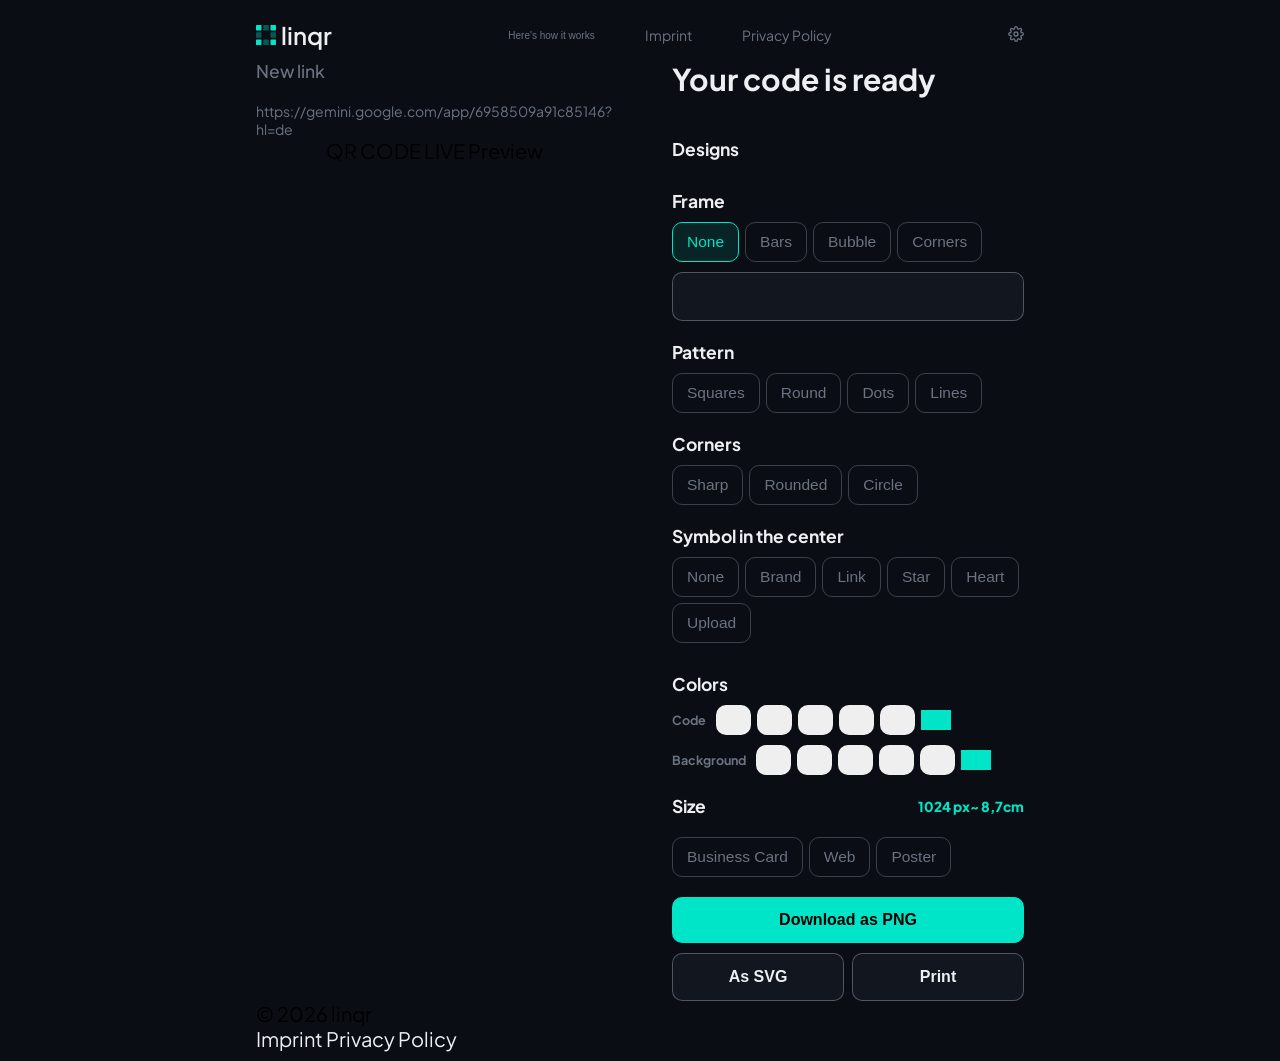
==== finalyzeqrcode.html @ 9ed901ac "building 8? css finalyzeqrcode" ====
<!DOCTYPE html>
<html lang="en">
<head>
    <meta charset="UTF-8">
    <meta name="viewport" content="width=device-width, initial-scale=1.0">
    <link rel="preconnect" href="https://fonts.googleapis.com">
    <link rel="preconnect" href="https://fonts.gstatic.com" crossorigin>
    <link href="https://fonts.googleapis.com/css2?family=Plus+Jakarta+Sans:wght@400;500;600;700;800&display=swap" rel="stylesheet">
    <link rel="stylesheet" href="./css/common.css">
    <link rel="stylesheet" href="./css/finalyzeqrcode.css">
    <title>Finalyze QR code</title>
</head>
<body>
    <header class="headerContainerMain">
        <div class="headerLogoNameDiv"><a href="./index.html" id="headerLogoLink"><img src="./images/logoQRCode.svg" alt="logo" id="brandImage"><p id="brandName">linqr</p></a></div>
        <div class="headerThreeLinksDiv"><button class="btnWantsToBeLink" id="headerHowItWorksBTN">Here's how it works</button> <a href="" class="headerLink">Imprint</a> <a href="" class="headerLink">Privacy Policy</a></div>
        <div class="headerSettingsbtnDiv"><button class="button" id="headerSettingsBTN"><svg width="16" height="16" viewBox="0 0 24 24" fill="none" stroke="currentColor" stroke-width="2" stroke-linecap="round" stroke-linejoin="round"><circle cx="12" cy="12" r="3"></circle><path d="M19.4 15a1.65 1.65 0 0 0 .33 1.82l.06.06a2 2 0 0 1 0 2.83 2 2 0 0 1-2.83 0l-.06-.06a1.65 1.65 0 0 0-1.82-.33 1.65 1.65 0 0 0-1 1.51V21a2 2 0 0 1-2 2 2 2 0 0 1-2-2v-.09A1.65 1.65 0 0 0 9 19.4a1.65 1.65 0 0 0-1.82.33l-.06.06a2 2 0 0 1-2.83 0 2 2 0 0 1 0-2.83l.06-.06a1.65 1.65 0 0 0 .33-1.82 1.65 1.65 0 0 0-1.51-1H3a2 2 0 0 1-2-2 2 2 0 0 1 2-2h.09A1.65 1.65 0 0 0 4.6 9a1.65 1.65 0 0 0-.33-1.82l-.06-.06a2 2 0 0 1 0-2.83 2 2 0 0 1 2.83 0l.06.06a1.65 1.65 0 0 0 1.82.33H9a1.65 1.65 0 0 0 1-1.51V3a2 2 0 0 1 2-2 2 2 0 0 1 2 2v.09a1.65 1.65 0 0 0 1 1.51 1.65 1.65 0 0 0 1.82-.33l.06-.06a2 2 0 0 1 2.83 0 2 2 0 0 1 0 2.83l-.06.06a1.65 1.65 0 0 0-.33 1.82V9a1.65 1.65 0 0 0 1.51 1H21a2 2 0 0 1 2 2 2 2 0 0 1-2 2h-.09a1.65 1.65 0 0 0-1.51 1z"></path></svg></button></div>
    </header>
    <main>
        <section id="qrCodeLivePrewSec">
            <div id="backandCurrentLinkDiv"><a href="./index.html" id="backtoNewLink">New link</a> <div id="currentLinkDiv">https://gemini.google.com/app/6958509a91c85146?hl=de</div></div>
            <div id="livePreviewContainerDiv">
                QR CODE LIVE Preview
            </div>
        </section>
        <section id="settingsSection">
            <h1 class="sizeONEHeader">Your code is ready</h1>

            <div id="infoMessagesDiv"></div>

            <div class="option-group" data-category="designs">
                <h2 class="sizeTWOHeader">Designs</h2>
                <div id="designsContainerDiv"></div>
            </div>

            <div class="option-group" data-category="frame">
                <h2 class="sizeTWOHeader">Frame</h2>
                <div class="settingsOptionButtonDiv"><button class="settingsOptionButton active" data-id="none">None</button> <button class="settingsOptionButton" data-id="bars">Bars</button> <button class="settingsOptionButton" data-id="bubble">Bubble</button> <button class="settingsOptionButton" data-id="corners">Corners</button></div>
                <div><input type="text" id="textToInputField" aria-label="Frame text"></div>
            </div>

            <div class="option-group" data-category="pattern">
                <h2 class="sizeTWOHeader">Pattern</h2>
                <div class="settingsOptionButtonDiv"><button class="settingsOptionButton" data-id="squares">Squares</button> <button class="settingsOptionButton" data-id="round">Round</button> <button class="settingsOptionButton" data-id="dots">Dots</button> <button class="settingsOptionButton" data-id="lines">Lines</button></div>
            </div>

            <div class="option-group" data-category="corners">
                <h2 class="sizeTWOHeader">Corners</h2>
                <div class="settingsOptionButtonDiv"><button class="settingsOptionButton" data-id="sharp">Sharp</button> <button class="settingsOptionButton" data-id="rounded">Rounded</button> <button class="settingsOptionButton" data-id="circle">Circle</button></div>
            </div>

            <div class="option-group" data-category="symbolCenter">
                <h2 class="sizeTWOHeader">Symbol in the center</h2>
                <div class="settingsOptionButtonDiv"><button class="settingsOptionButton" data-id="none">None</button> <button class="settingsOptionButton" data-id="brand">Brand</button> <button class="settingsOptionButton" data-id="link">Link</button> <button class="settingsOptionButton" data-id="star">Star</button> <button class="settingsOptionButton" data-id="heart">Heart</button> <button class="settingsOptionButton" id="uploadImageButton">Upload</button></div>
                <div id="ownSymbolinCenterDiv"></div>
            </div>

            <div id="colorMaindiv">
                <h2 class="sizeTWOHeader">Colors</h2>
                <div class="colorsOption-group" data-category="codeColors">
                    <h3 class="sizeTHREEHeader">Code</h3>
                    <div class="settingsColorOptionButtonDiv"><button class="settingsColorOptionButton" data-id="codeColorOne"></button> <button class="settingsColorOptionButton" data-id="codeColorTwo"></button> <button class="settingsColorOptionButton" data-id="codeColorThree"></button> <button class="settingsColorOptionButton" data-id="codeColorFour"></button> <button class="settingsColorOptionButton" data-id="codeColorFive"></button> <div id="codePickOwnColorDiv"></div></div>
                </div>
                <div class="colorsOption-group" data-category="codeBackgroundColors">
                    <h3 class="sizeTHREEHeader">Background</h3>
                    <div class="settingsColorOptionButtonDiv"><button class="settingsColorOptionButton" data-id="backColorOne"></button> <button class="settingsColorOptionButton" data-id="backColorTwo"></button> <button class="settingsColorOptionButton" data-id="backColorThree"></button> <button class="settingsColorOptionButton" data-id="backColorFour"></button> <button class="settingsColorOptionButton" data-id="backColorFive"></button><div id="backPickOwnColorDiv"></div></div>
                </div>
            </div>

            <div class="sizeOption-group" data-category="size">
                <div id="sizeHeaderDiv"><h2 class="sizeTWOHeader">Size</h2> <span id="pxAndUnitOutputSpan">1024 px~ 8,7cm</span></div>
                <div id="sizeSliderDiv"></div>  
                <div class="settingsOptionButtonDiv"><button class="settingsOptionButton" data-id="businessCard">Business Card</button><button class="settingsOptionButton" data-id="web">Web</button><button class="settingsOptionButton" data-id="poster">Poster</button></div>
            </div>

            <div class="downloadPrint-group" data-category="printDown">
                <div><button id="downloadPNGBtn">Download as PNG</button></div>
                <div id="svgAndPrintBtnDiv"><button class="svgPrintBtns" id="downloadAsSVGBtn">As SVG</button><button class="svgPrintBtns" id="printButton">Print</button></div>
            </div>
        </section>
    </main>
    <footer class="footerContainerMain"><div class="copyYearNameFooter">&copy; 2026 linqr</div> <div class="imprintAndPrivacyFooterDiv"><a href="" class="footerLink">Imprint</a> <a href="" class="footerLink">Privacy Policy</a></div></footer>
<script src="./javaScript/finalyzeqrcode.js"></script>
</body>
</html>
---- css/common.css ----
html{
    font-size: 20px;
    font-family: 'Plus Jakarta Sans', -apple-system, BlinkMacSystemFont, 'Segoe UI', Roboto, sans-serif;
}

*{
    box-sizing: border-box;
    margin: 0;
    padding: 0;
}

body{
    background-color: var(--background-color-base);
}

:root{
    --background-color-base: #0A0E14;
    --background-color-secondary: #12161F;
    --text-color-primary: #EDEFF2;
    --text-color-reverse: black;
    --text-color-secondary: #6B7280;
    --cyan-highlight: #00E5C7;
    --cyan-highlight-shimmer: #01ffdd17;
    --border-color-primary: #6b7280af;
    --border-color-secondary: #6b72807e;
    --errorColor:red;
    --cautionColor:red;
}

.btnWantsToBeLink{
    text-decoration: none;
    background-color: transparent;
    border: none;
    color: var(--text-color-primary);

    font-size: 0.875rem;
}

a{
    text-decoration: none;
    color: var(--text-color-primary);
}

.headerContainerMain{
    display: flex;
    flex-direction: row;
    justify-content: space-between;
    align-items: center;

    padding: 0.5rem 0;
}

    .headerLogoNameDiv{
        display: flex;
        flex-direction: row;
        align-items: center;
    }
        #headerLogoLink{
            display: flex;
            flex-direction: row;
            align-items: center;
            flex-wrap: nowrap;
            gap: 5px;

            text-decoration: none;
        }
        #headerLogoLink:hover{
            cursor: pointer;
        }
            #brandImage{
                height: 20px;
                width: 20px;
                object-fit: contain;
            }
            #brandName{
                color: var(--text-color-primary);
                font-size: 1.2rem;
                font-weight: 600;
            }
    
    .headerThreeLinksDiv{
        display: flex;
        flex-direction: row;
        justify-content: center;
        align-items: center;
        gap: 50px;
    }
        #headerHowItWorksBTN{
            color: var(--text-color-secondary);
            font-size: 0.5rem;
        }
        #headerHowItWorksBTN:hover{
            color: var(--text-color-primary);
            cursor: pointer;
        }
        .headerLink{
            color: var(--text-color-secondary);
            font-size: 0.7rem;
        }
        .headerLink:hover{
            color: var(--text-color-primary);
            cursor: pointer;
        }
    .headerSettingsbtnDiv{
        display: flex;
        flex-direction: row;
        justify-content: center;
        align-items: center;
    }
        #headerSettingsBTN{
            color: var(--text-color-secondary);
            background: transparent;
            border: none;
        }
        #headerSettingsBTN:hover{
            color: var(--text-color-primary);
            cursor: pointer;
        }
---- css/finalyzeqrcode.css ----
body{
    padding: 10px 20%;
}


.sizeONEHeader{
    color: var(--text-color-primary);
    font-size: 1.5rem;
}
.sizeTWOHeader{
    color: var(--text-color-primary);
    font-size: 0.875rem;
}
.sizeTHREEHeader{
    display: flex;
    flex-direction: row;
    justify-content: flex-start;
    align-items: center;
    color: var(--text-color-secondary);
    font-size: 0.625rem;;
}


.option-group{
    display: flex;
    flex-direction: column;
    gap: 0.5rem;
}

.settingsOptionButtonDiv{
    display: flex;
    flex-direction: row;
    flex-wrap: wrap;
    gap: 0.3rem;
}
    .settingsOptionButton{
        display: flex;
        flex-wrap: nowrap;
        background:transparent;
        color: var(--text-color-secondary);
        font-size: 0.775rem;
        padding: 0.5rem 0.7rem;
        border: 1px solid var(--border-color-secondary);
        border-radius: 10px;
    }
    .settingsOptionButton:hover{
        cursor: pointer;
    }
    .settingsOptionButton.active{
        color: var(--cyan-highlight);
        border-color: var(--cyan-highlight);
        background-color: var(--cyan-highlight-shimmer);
    }


main{
    display: flex;
    flex-direction: row;
    justify-content: center;
    gap: 3rem;
}

#qrCodeLivePrewSec{
    display: flex;
    flex-direction: column;

    width: 50%;

    position: sticky;
    top: 20px;
}
    #backandCurrentLinkDiv{
        display: flex;
        flex-direction: column;
        gap: 1rem;
    }
        #backtoNewLink{
            text-decoration: none;
            color: var(--text-color-secondary);
            font-size: 0.875rem;
            font-weight: 500;
        }
        #currentLinkDiv{
            display: flex;
            flex-direction: row;
            justify-content: flex-start;
            color: var(--text-color-secondary);
            font-size: 0.7rem;
        }
    #livePreviewContainerDiv{
        display: flex;
        flex-direction: column;
        justify-content: center;
        align-items: center;
    }
#settingsSection{
    display: flex;
    flex-direction: column;
    gap: 1rem;

    width: 50%;
}
    #infoMessagesDiv{
        display: flex;
        flex-direction: column;
        gap: 0.5rem;
    }

    #designsContainerDiv{
        display: flex;
        flex-direction: row;
        gap: 0.2rem;
    }

    #textToInputField{
        background-color: var(--background-color-secondary);
        padding: 0.6rem;
        border: 1px solid var(--border-color-primary);
        border-radius: 10px;
        color: var(--text-color-primary);
        font-size: 1rem;
        width: 100%;
    }
    #textToInputField:focus{
        outline: none;
        border: 3px solid var(--cyan-highlight);
    }

    #uploadImageButton{
        text-decoration: none;
    }

    #colorMaindiv{
        display: flex;
        flex-direction: column;
        gap: 0.5rem;
    }
        .colorsOption-group{
            display: flex;
            flex-direction: row;
            flex-wrap: nowrap;
            gap: 0.5rem;
        }
            .settingsColorOptionButtonDiv{
                display: flex;
                align-items: center;
                flex-direction: row;
                flex-wrap: nowrap;
                gap: 0.3rem;
            }
                .settingsColorOptionButton{
                    width: 35px;
                    height: 30px;
                    border-radius: 10px;
                    border: none;
                    cursor: pointer;
                }
                .settingsColorOptionButton.active{
                    border: 1px solid var(--cyan-highlight);
                }

                #codePickOwnColorDiv{
                    width: 30px;
                    height: 20px;
                    border-radius: 0;
                    border: none;
                    cursor: pointer;
                    background-color: var(--cyan-highlight);
                }
                #backPickOwnColorDiv{
                    width: 30px;
                    height: 20px;
                    border-radius: 0;
                    border: none;
                    cursor: pointer;
                    background-color: var(--cyan-highlight);
                }
    
    .sizeOption-group{
        display: flex;
        flex-direction: column;
        gap: 0.5rem;
    }
        #sizeHeaderDiv{
            display: flex;
            flex-direction: row;
            justify-content: space-between;
            align-items: center;
            width: 100%;
        }
            #pxAndUnitOutputSpan{
                color: var(--cyan-highlight);
                font-size: 0.685rem;
                font-weight: 800;
            }

        #sizeSliderDiv{
            width: 100%;
        }

    .downloadPrint-group{
        display: flex;
        flex-direction: column;
        gap: 0.5rem;
    }
        #downloadPNGBtn{
            width: 100%;
            padding: 0.7rem 0;
            text-decoration: none;
            background-color: var(--cyan-highlight);
            border: none;
            border-radius: 10px;
            color: var(--text-color-reverse);
            font-size: 0.8rem;
            font-weight: 600;
            text-align: center;
        }
        #svgAndPrintBtnDiv{
            display: flex;
            flex-direction: row;
            gap: 0.4rem;
        }
            .svgPrintBtns{
                padding: 0.7rem 0;
                text-decoration: none;
                background-color: var(--background-color-secondary);
                border: 1px solid var(--border-color-primary);
                border-radius: 10px;
                color: var(--text-color-primary);
                font-size: 0.8rem;
                font-weight: 600;
                text-align: center;
                width: 100%;
            }
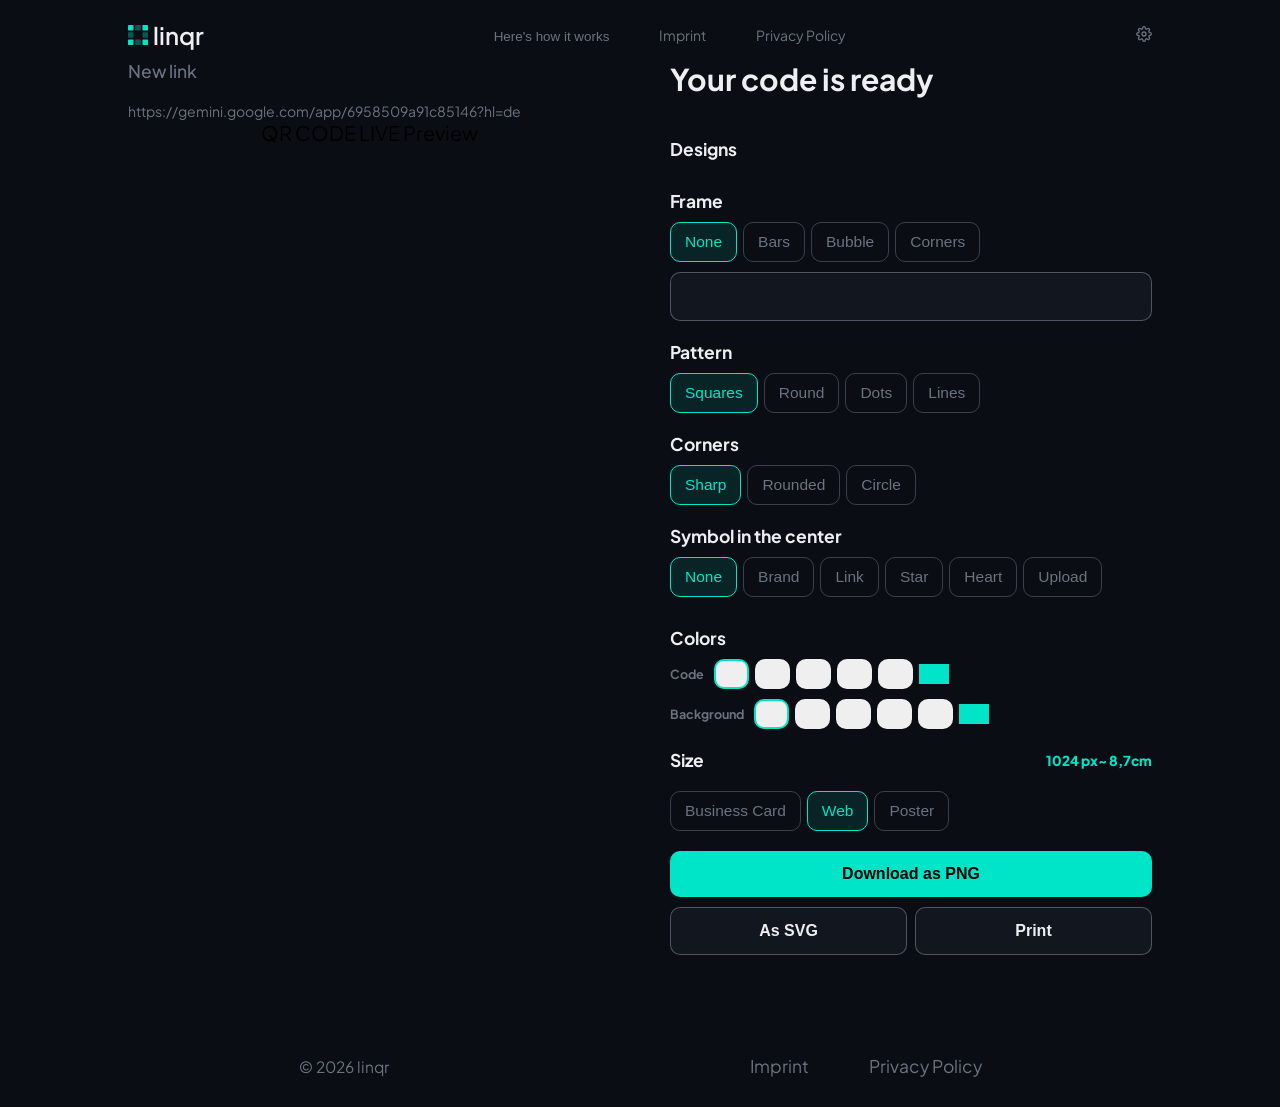
==== commit 09dded22: "building 8?..." ====
--- a/finalyzeqrcode.html
+++ b/finalyzeqrcode.html
@@ -41,17 +41,17 @@
 
             <div class="option-group" data-category="pattern">
                 <h2 class="sizeTWOHeader">Pattern</h2>
-                <div class="settingsOptionButtonDiv"><button class="settingsOptionButton" data-id="squares">Squares</button> <button class="settingsOptionButton" data-id="round">Round</button> <button class="settingsOptionButton" data-id="dots">Dots</button> <button class="settingsOptionButton" data-id="lines">Lines</button></div>
+                <div class="settingsOptionButtonDiv"><button class="settingsOptionButton active" data-id="squares">Squares</button> <button class="settingsOptionButton" data-id="round">Round</button> <button class="settingsOptionButton" data-id="dots">Dots</button> <button class="settingsOptionButton" data-id="lines">Lines</button></div>
             </div>
 
             <div class="option-group" data-category="corners">
                 <h2 class="sizeTWOHeader">Corners</h2>
-                <div class="settingsOptionButtonDiv"><button class="settingsOptionButton" data-id="sharp">Sharp</button> <button class="settingsOptionButton" data-id="rounded">Rounded</button> <button class="settingsOptionButton" data-id="circle">Circle</button></div>
+                <div class="settingsOptionButtonDiv"><button class="settingsOptionButton active" data-id="sharp">Sharp</button> <button class="settingsOptionButton" data-id="rounded">Rounded</button> <button class="settingsOptionButton" data-id="circle">Circle</button></div>
             </div>
 
             <div class="option-group" data-category="symbolCenter">
                 <h2 class="sizeTWOHeader">Symbol in the center</h2>
-                <div class="settingsOptionButtonDiv"><button class="settingsOptionButton" data-id="none">None</button> <button class="settingsOptionButton" data-id="brand">Brand</button> <button class="settingsOptionButton" data-id="link">Link</button> <button class="settingsOptionButton" data-id="star">Star</button> <button class="settingsOptionButton" data-id="heart">Heart</button> <button class="settingsOptionButton" id="uploadImageButton">Upload</button></div>
+                <div class="settingsOptionButtonDiv"><button class="settingsOptionButton active" data-id="none">None</button> <button class="settingsOptionButton" data-id="brand">Brand</button> <button class="settingsOptionButton" data-id="link">Link</button> <button class="settingsOptionButton" data-id="star">Star</button> <button class="settingsOptionButton" data-id="heart">Heart</button> <button class="settingsOptionButton" id="uploadImageButton">Upload</button></div>
                 <div id="ownSymbolinCenterDiv"></div>
             </div>
 
@@ -59,18 +59,18 @@
                 <h2 class="sizeTWOHeader">Colors</h2>
                 <div class="colorsOption-group" data-category="codeColors">
                     <h3 class="sizeTHREEHeader">Code</h3>
-                    <div class="settingsColorOptionButtonDiv"><button class="settingsColorOptionButton" data-id="codeColorOne"></button> <button class="settingsColorOptionButton" data-id="codeColorTwo"></button> <button class="settingsColorOptionButton" data-id="codeColorThree"></button> <button class="settingsColorOptionButton" data-id="codeColorFour"></button> <button class="settingsColorOptionButton" data-id="codeColorFive"></button> <div id="codePickOwnColorDiv"></div></div>
+                    <div class="settingsColorOptionButtonDiv"><button class="settingsColorOptionButton active" data-id="codeColorOne"></button> <button class="settingsColorOptionButton" data-id="codeColorTwo"></button> <button class="settingsColorOptionButton" data-id="codeColorThree"></button> <button class="settingsColorOptionButton" data-id="codeColorFour"></button> <button class="settingsColorOptionButton" data-id="codeColorFive"></button> <div id="codePickOwnColorDiv"></div></div>
                 </div>
                 <div class="colorsOption-group" data-category="codeBackgroundColors">
                     <h3 class="sizeTHREEHeader">Background</h3>
-                    <div class="settingsColorOptionButtonDiv"><button class="settingsColorOptionButton" data-id="backColorOne"></button> <button class="settingsColorOptionButton" data-id="backColorTwo"></button> <button class="settingsColorOptionButton" data-id="backColorThree"></button> <button class="settingsColorOptionButton" data-id="backColorFour"></button> <button class="settingsColorOptionButton" data-id="backColorFive"></button><div id="backPickOwnColorDiv"></div></div>
+                    <div class="settingsColorOptionButtonDiv"><button class="settingsColorOptionButton active" data-id="backColorOne"></button> <button class="settingsColorOptionButton" data-id="backColorTwo"></button> <button class="settingsColorOptionButton" data-id="backColorThree"></button> <button class="settingsColorOptionButton" data-id="backColorFour"></button> <button class="settingsColorOptionButton" data-id="backColorFive"></button><div id="backPickOwnColorDiv"></div></div>
                 </div>
             </div>
 
             <div class="sizeOption-group" data-category="size">
                 <div id="sizeHeaderDiv"><h2 class="sizeTWOHeader">Size</h2> <span id="pxAndUnitOutputSpan">1024 px~ 8,7cm</span></div>
                 <div id="sizeSliderDiv"></div>  
-                <div class="settingsOptionButtonDiv"><button class="settingsOptionButton" data-id="businessCard">Business Card</button><button class="settingsOptionButton" data-id="web">Web</button><button class="settingsOptionButton" data-id="poster">Poster</button></div>
+                <div class="settingsOptionButtonDiv"><button class="settingsOptionButton" data-id="businessCard">Business Card</button><button class="settingsOptionButton active" data-id="web">Web</button><button class="settingsOptionButton" data-id="poster">Poster</button></div>
             </div>
 
             <div class="downloadPrint-group" data-category="printDown">
--- a/css/common.css
+++ b/css/common.css
@@ -86,8 +86,13 @@
         gap: 50px;
     }
         #headerHowItWorksBTN{
+            display: flex;
+            justify-content: center;
+            align-items: center;
             color: var(--text-color-secondary);
-            font-size: 0.5rem;
+            font-size: 0.67rem;
+
+            padding-top: 2px;
         }
         #headerHowItWorksBTN:hover{
             color: var(--text-color-primary);
@@ -115,4 +120,39 @@
         #headerSettingsBTN:hover{
             color: var(--text-color-primary);
             cursor: pointer;
+        }
+
+
+
+
+
+/* Footer Styles */
+
+.footerContainerMain{
+    display: flex;
+    flex-direction: row;
+    justify-content: space-around;
+    align-items: center;
+    gap: 1rem;
+
+    padding: 5rem 0 1rem 0;
+}
+    .copyYearNameFooter{
+        text-align: center;
+        color: var(--text-color-secondary);
+        font-size: 0.775rem;
+    }
+
+    .imprintAndPrivacyFooterDiv{
+        display: flex;
+        flex-direction: row;
+        justify-content: center;
+        align-items: center;
+        gap: 3rem;
+
+        color: var(--text-color-secondary);
+    }
+        .footerLink{
+            color: var(--text-color-secondary);
+            font-size: 0.875rem;
         }
--- a/css/finalyzeqrcode.css
+++ b/css/finalyzeqrcode.css
@@ -113,6 +113,8 @@
     }
 
     #textToInputField{
+        display: block;
+
         background-color: var(--background-color-secondary);
         padding: 0.6rem;
         border: 1px solid var(--border-color-primary);
@@ -120,10 +122,14 @@
         color: var(--text-color-primary);
         font-size: 1rem;
         width: 100%;
-    }
+        box-sizing: border-box;
+        transition: border-color 0.2s, box-shadow 0.2s;
+    }
+
     #textToInputField:focus{
         outline: none;
-        border: 3px solid var(--cyan-highlight);
+        border-color: var(--cyan-highlight);
+        box-shadow: 0 0 0 2px var(--cyan-highlight); 
     }
 
     #uploadImageButton{
@@ -156,7 +162,7 @@
                     cursor: pointer;
                 }
                 .settingsColorOptionButton.active{
-                    border: 1px solid var(--cyan-highlight);
+                    border: 2px solid var(--cyan-highlight);
                 }
 
                 #codePickOwnColorDiv{
@@ -231,4 +237,108 @@
                 font-weight: 600;
                 text-align: center;
                 width: 100%;
-            }+            }
+
+
+
+@media (max-width: 1600px) {
+    body{
+        padding: 10px 15%;
+    }
+}
+
+@media (max-width: 1400px) {
+    body{
+        padding: 10px 10%;
+    }
+}
+
+@media (max-width: 1200px) {
+    body{
+        padding: 10px 5%;
+        main{
+            flex-direction: column;
+            align-items: center;
+        }
+    }
+}
+
+@media (max-width: 1000px) {
+    body{
+        padding: 10px 10px;
+        main{
+            flex-direction: column;
+            align-items: center;
+        }
+    }
+}
+
+@media (max-width: 900px) {
+    body{
+        padding: 10px 10px;
+    }
+    main{
+        flex-direction: column;
+        align-items: center;
+    }
+    #qrCodeLivePrewSec{
+        width: 80%;
+    }
+    #settingsSection{
+        width: 80%;
+    }
+    
+}
+
+@media (max-width: 700px) {
+    body{
+        padding: 10px 10px;
+    }
+    main{
+        flex-direction: column;
+        align-items: center;
+    }
+    #qrCodeLivePrewSec{
+        width: 98%;
+    }
+    #settingsSection{
+        width: 98%;
+    }
+    
+}
+/* =========================================================
+   7. PHABLETS / MOBILE LANDSCAPE (unter 600px)
+   ========================================================= */
+@media (max-width: 599px) {
+    .grid-layout {
+        grid-template-columns: 1fr; /* Wechsel auf 1-Spalten-Layout */
+    }
+}
+
+/* =========================================================
+   8. SMARTPHONES PRO MAX / PLUS (unter 480px)
+   ========================================================= */
+@media (max-width: 479px) {
+    :root {
+        --content-padding: 1rem;
+    }
+}
+
+/* =========================================================
+   9. STANDARD SMARTPHONES (unter 414px)
+   ========================================================= */
+@media (max-width: 413px) {
+    :root {
+        --content-padding: 0.875rem;
+    }
+}
+
+/* =========================================================
+   10. EXTREM KLEINE DISPLAYS / SMARTWATCHES (unter 360px)
+   ========================================================= */
+@media (max-width: 359px) {
+    :root {
+        --content-padding: 0.5rem;
+        --font-scale: 0.85;
+    }
+}
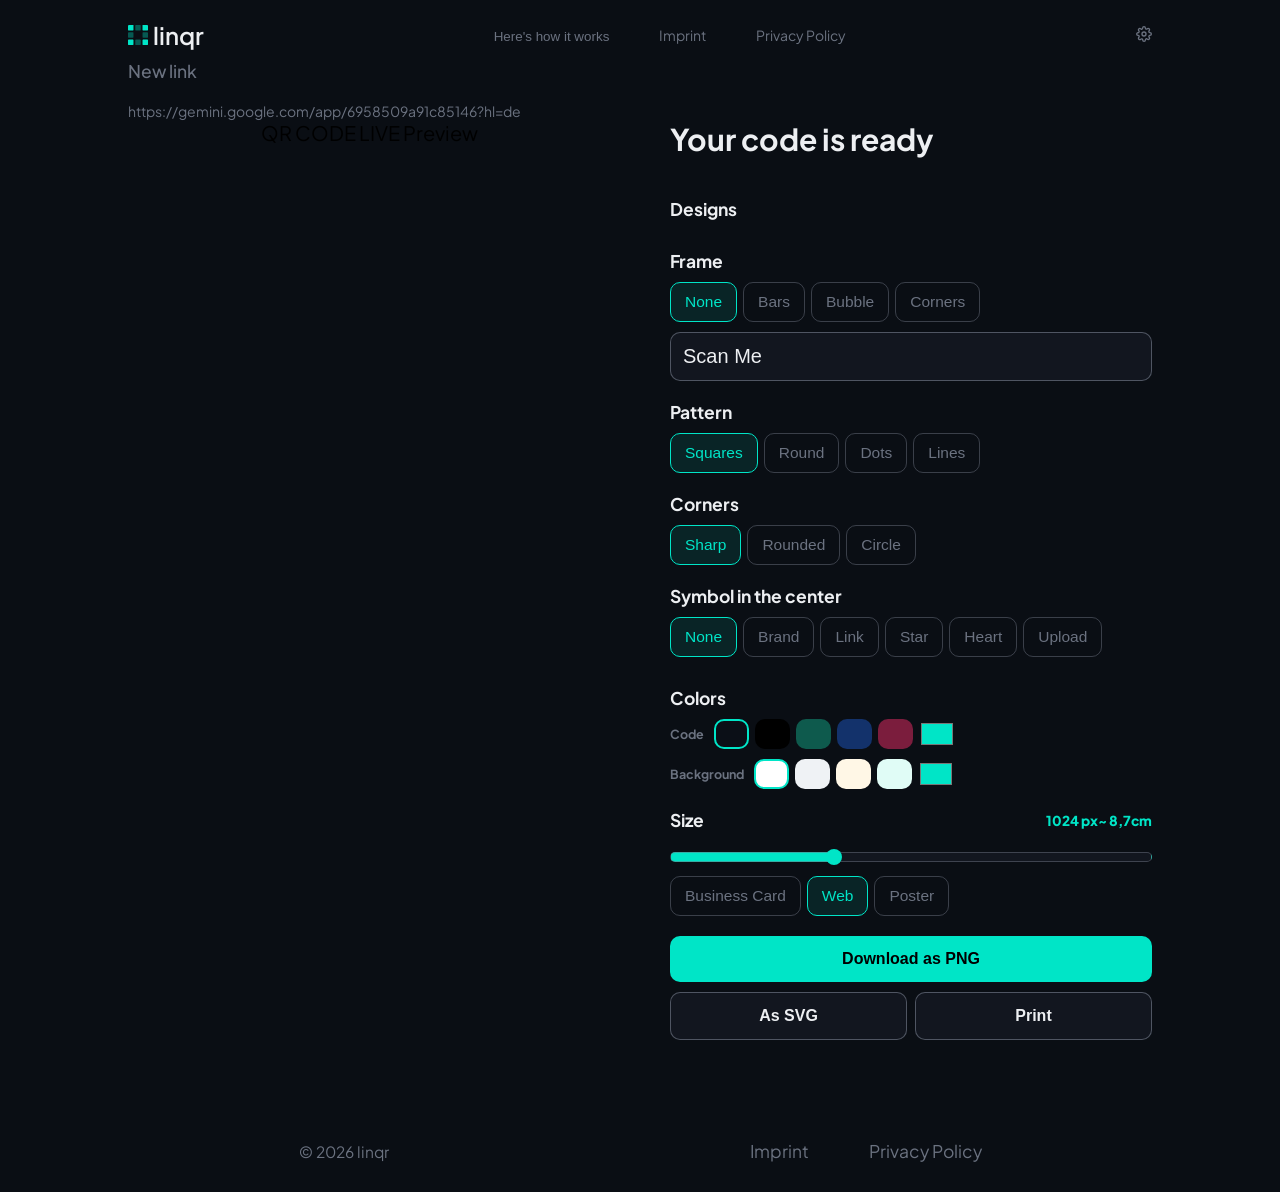
==== commit 685d3f31: "building 10" ====
--- a/finalyzeqrcode.html
+++ b/finalyzeqrcode.html
@@ -59,17 +59,17 @@
                 <h2 class="sizeTWOHeader">Colors</h2>
                 <div class="colorsOption-group" data-category="codeColors">
                     <h3 class="sizeTHREEHeader">Code</h3>
-                    <div class="settingsColorOptionButtonDiv"><button class="settingsColorOptionButton active" data-id="codeColorOne"></button> <button class="settingsColorOptionButton" data-id="codeColorTwo"></button> <button class="settingsColorOptionButton" data-id="codeColorThree"></button> <button class="settingsColorOptionButton" data-id="codeColorFour"></button> <button class="settingsColorOptionButton" data-id="codeColorFive"></button> <div id="codePickOwnColorDiv"></div></div>
+                    <div class="settingsColorOptionButtonDiv"><button class="settingsColorOptionButton active" data-id="color1"></button> <button class="settingsColorOptionButton" data-id="color2"></button> <button class="settingsColorOptionButton" data-id="color3"></button> <button class="settingsColorOptionButton" data-id="color4"></button> <button class="settingsColorOptionButton" data-id="color5"></button> <div id="codePickOwnColorDiv"><input type="color" id="codePicker" value="#00E5C7" class="color-picker-input"></div></div>
                 </div>
-                <div class="colorsOption-group" data-category="codeBackgroundColors">
+                <div class="colorsOption-group" data-category="bgColors">
                     <h3 class="sizeTHREEHeader">Background</h3>
-                    <div class="settingsColorOptionButtonDiv"><button class="settingsColorOptionButton active" data-id="backColorOne"></button> <button class="settingsColorOptionButton" data-id="backColorTwo"></button> <button class="settingsColorOptionButton" data-id="backColorThree"></button> <button class="settingsColorOptionButton" data-id="backColorFour"></button> <button class="settingsColorOptionButton" data-id="backColorFive"></button><div id="backPickOwnColorDiv"></div></div>
+                    <div class="settingsColorOptionButtonDiv"><button class="settingsColorOptionButton active" data-id="color1"></button> <button class="settingsColorOptionButton" data-id="color2"></button> <button class="settingsColorOptionButton" data-id="color3"></button> <button class="settingsColorOptionButton" data-id="color4"></button> <div id="backPickOwnColorDiv"><input type="color" id="bgPicker" value="#00E5C7" class="color-picker-input"></div></div>
                 </div>
             </div>
 
             <div class="sizeOption-group" data-category="size">
                 <div id="sizeHeaderDiv"><h2 class="sizeTWOHeader">Size</h2> <span id="pxAndUnitOutputSpan">1024 px~ 8,7cm</span></div>
-                <div id="sizeSliderDiv"></div>  
+                <div id="sizeSliderDiv"><input type="range" id="sizeSlider" min="10" max="100" value="40" class="custom-slider"></div>  
                 <div class="settingsOptionButtonDiv"><button class="settingsOptionButton" data-id="businessCard">Business Card</button><button class="settingsOptionButton active" data-id="web">Web</button><button class="settingsOptionButton" data-id="poster">Poster</button></div>
             </div>
 
--- a/css/common.css
+++ b/css/common.css
@@ -155,4 +155,13 @@
         .footerLink{
             color: var(--text-color-secondary);
             font-size: 0.875rem;
-        }+        }
+
+
+
+
+@media (max-width: 600px) {
+    .footerContainerMain{
+        flex-direction: column;
+    }
+}
--- a/css/finalyzeqrcode.css
+++ b/css/finalyzeqrcode.css
@@ -98,6 +98,7 @@
     flex-direction: column;
     gap: 1rem;
 
+    padding-top: 3rem;
     width: 50%;
 }
     #infoMessagesDiv{
@@ -165,21 +166,15 @@
                     border: 2px solid var(--cyan-highlight);
                 }
 
-                #codePickOwnColorDiv{
-                    width: 30px;
-                    height: 20px;
+                .color-picker-input{
+                    width: 36px;
+                    height: 30px;
                     border-radius: 0;
                     border: none;
                     cursor: pointer;
-                    background-color: var(--cyan-highlight);
-                }
-                #backPickOwnColorDiv{
-                    width: 30px;
-                    height: 20px;
-                    border-radius: 0;
-                    border: none;
-                    cursor: pointer;
-                    background-color: var(--cyan-highlight);
+                    outline: none;
+                    background: transparent;
+                    color: var(--cyan-highlight);
                 }
     
     .sizeOption-group{
@@ -203,6 +198,34 @@
         #sizeSliderDiv{
             width: 100%;
         }
+            .custom-slider{
+                -webkit-appearance: none;
+                appearance: none;
+                width: 100%;
+                height: 10px;
+                border-radius: 5px;
+                background: var(--background-color-secondary);
+                border: 1px solid var(--border-color-secondary);
+                outline: none;
+                cursor: pointer;
+            }
+            .custom-slider::-webkit-slider-thumb{
+                -webkit-appearance: none;
+                appearance: none;
+                width: 16px;
+                height: 16px;
+                border-radius: 50%;
+                background: var(--cyan-highlight);
+                cursor: pointer;
+            }
+            .custom-slider::-moz-range-thumb{
+                width: 16px;
+                height: 16px;
+                border-radius: 50%;
+                background: var(--cyan-highlight);
+                border: none;
+                cursor: pointer;
+            }
 
     .downloadPrint-group{
         display: flex;
@@ -221,6 +244,9 @@
             font-weight: 600;
             text-align: center;
         }
+        #downloadPNGBtn:hover{
+            cursor: pointer;
+        }
         #svgAndPrintBtnDiv{
             display: flex;
             flex-direction: row;
@@ -238,6 +264,9 @@
                 text-align: center;
                 width: 100%;
             }
+            .svgPrintBtns:hover{
+                cursor: pointer;
+            }
 
 
 
@@ -256,20 +285,20 @@
 @media (max-width: 1200px) {
     body{
         padding: 10px 5%;
-        main{
-            flex-direction: column;
-            align-items: center;
-        }
+    }
+    main{
+        flex-direction: column;
+        align-items: center;
     }
 }
 
 @media (max-width: 1000px) {
     body{
         padding: 10px 10px;
-        main{
-            flex-direction: column;
-            align-items: center;
-        }
+    }
+    main{
+        flex-direction: column;
+        align-items: center;
     }
 }
 
@@ -305,40 +334,4 @@
         width: 98%;
     }
     
-}
-/* =========================================================
-   7. PHABLETS / MOBILE LANDSCAPE (unter 600px)
-   ========================================================= */
-@media (max-width: 599px) {
-    .grid-layout {
-        grid-template-columns: 1fr; /* Wechsel auf 1-Spalten-Layout */
-    }
-}
-
-/* =========================================================
-   8. SMARTPHONES PRO MAX / PLUS (unter 480px)
-   ========================================================= */
-@media (max-width: 479px) {
-    :root {
-        --content-padding: 1rem;
-    }
-}
-
-/* =========================================================
-   9. STANDARD SMARTPHONES (unter 414px)
-   ========================================================= */
-@media (max-width: 413px) {
-    :root {
-        --content-padding: 0.875rem;
-    }
-}
-
-/* =========================================================
-   10. EXTREM KLEINE DISPLAYS / SMARTWATCHES (unter 360px)
-   ========================================================= */
-@media (max-width: 359px) {
-    :root {
-        --content-padding: 0.5rem;
-        --font-scale: 0.85;
-    }
 }
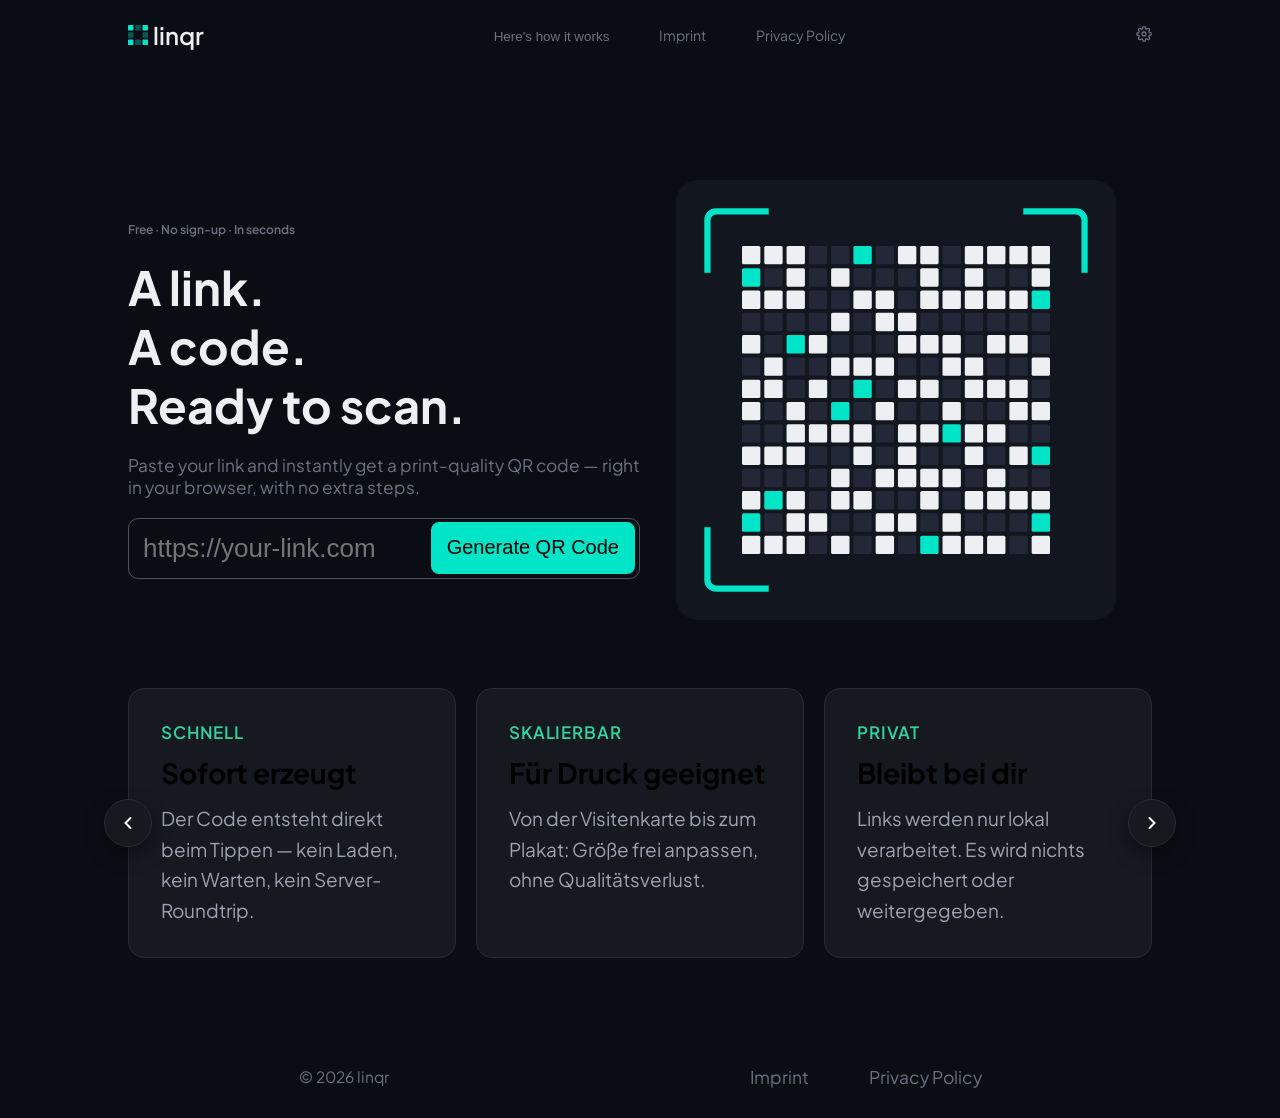
==== commit 84a1b9ec: "little bit doing something" ====
--- a/finalyzeqrcode.html
+++ b/finalyzeqrcode.html
@@ -18,10 +18,8 @@
     </header>
     <main>
         <section id="qrCodeLivePrewSec">
-            <div id="backandCurrentLinkDiv"><a href="./index.html" id="backtoNewLink">New link</a> <div id="currentLinkDiv">https://gemini.google.com/app/6958509a91c85146?hl=de</div></div>
-            <div id="livePreviewContainerDiv">
-                QR CODE LIVE Preview
-            </div>
+            <div id="backandCurrentLinkDiv"><a href="./index.html" id="backtoNewLink">New link</a> <div id="currentLinkDiv"></div></div>
+            <div id="livePreviewContainerDiv"></div>
         </section>
         <section id="settingsSection">
             <h1 class="sizeONEHeader">Your code is ready</h1>
@@ -80,6 +78,93 @@
         </section>
     </main>
     <footer class="footerContainerMain"><div class="copyYearNameFooter">&copy; 2026 linqr</div> <div class="imprintAndPrivacyFooterDiv"><a href="" class="footerLink">Imprint</a> <a href="" class="footerLink">Privacy Policy</a></div></footer>
-<script src="./javaScript/finalyzeqrcode.js"></script>
+    <script src="./javaScript/common.js"></script>
+    <script src="./javaScript/finalyzeqrcode.js"></script>
+
+
+
+    <dialog id="settingsDialog" class="settings-modal">
+        <div class="settings-content">
+            <div class="settings-header">
+                <div class="settings-title-wrapper">
+                    <svg width="20" height="20" viewBox="0 0 24 24" fill="none" stroke="currentColor" stroke-width="2" stroke-linecap="round" stroke-linejoin="round" style="color: var(--cyan-highlight);"><circle cx="12" cy="12" r="3"></circle><path d="M19.4 15a1.65 1.65 0 0 0 .33 1.82l.06.06a2 2 0 0 1 0 2.83 2 2 0 0 1-2.83 0l-.06-.06a1.65 1.65 0 0 0-1.82-.33 1.65 1.65 0 0 0-1 1.51V21a2 2 0 0 1-2 2 2 2 0 0 1-2-2v-.09A1.65 1.65 0 0 0 9 19.4a1.65 1.65 0 0 0-1.82.33l-.06.06a2 2 0 0 1-2.83 0 2 2 0 0 1 0-2.83l.06-.06a1.65 1.65 0 0 0 .33-1.82 1.65 1.65 0 0 0-1.51-1H3a2 2 0 0 1-2-2 2 2 0 0 1 2-2h.09A1.65 1.65 0 0 0 4.6 9a1.65 1.65 0 0 0-.33-1.82l-.06-.06a2 2 0 0 1 0-2.83 2 2 0 0 1 2.83 0l.06.06a1.65 1.65 0 0 0 1.82.33H9a1.65 1.65 0 0 0 1-1.51V3a2 2 0 0 1 2-2 2 2 0 0 1 2 2v.09a1.65 1.65 0 0 0 1 1.51 1.65 1.65 0 0 0 1.82-.33l.06-.06a2 2 0 0 1 2.83 0 2 2 0 0 1 0 2.83l-.06.06a1.65 1.65 0 0 0-.33 1.82V9a1.65 1.65 0 0 0 1.51 1H21a2 2 0 0 1 2 2 2 2 0 0 1-2 2h-.09a1.65 1.65 0 0 0-1.51 1z"></path></svg>
+                    <h3>Settings</h3>
+                </div>
+                <button id="closeSettingsBTN" class="close-btn" aria-label="Close settings">
+                    <svg width="18" height="18" viewBox="0 0 24 24" fill="none" stroke="currentColor" stroke-width="2" stroke-linecap="round" stroke-linejoin="round"><line x1="18" y1="6" x2="6" y2="18"></line><line x1="6" y1="6" x2="18" y2="18"></line></svg>
+                </button>
+            </div>
+            
+            <div class="settings-body">
+                <!-- Save History -->
+                <div class="setting-row">
+                    <div class="setting-info">
+                        <span class="setting-label">Save History</span>
+                        <span class="setting-desc">Store recent QR code generations locally</span>
+                    </div>
+                    <label class="switch">
+                        <input type="checkbox" id="historyToggle" checked>
+                        <span class="slider"></span>
+                    </label>
+                </div>
+
+                <div class="setting-divider"></div>
+
+                <!-- Design Dark/Light -->
+                <div class="setting-row">
+                    <div class="setting-info">
+                        <span class="setting-label">Appearance</span>
+                        <span class="setting-desc">Select your preferred color theme</span>
+                    </div>
+                    <div class="theme-switcher">
+                        <button class="theme-option active" data-theme="dark">Dark</button>
+                        <button class="theme-option" data-theme="light">Light</button>
+                    </div>
+                </div>
+
+                <div class="setting-divider"></div>
+
+                <!-- Language comming soon-->
+                <div class="setting-row" id="languageSec">
+                    <div class="setting-info">
+                        <span class="setting-label">Language</span>
+                        <span class="setting-desc">Choose user interface language</span>
+                    </div>
+                    <div class="select-wrapper">
+                        <select id="languageSelect" class="lang-select">
+                            <option value="en">English</option>
+                            <option value="de">Deutsch</option>
+                        </select>
+                        <svg class="select-arrow" width="14" height="14" viewBox="0 0 24 24" fill="none" stroke="currentColor" stroke-width="2" stroke-linecap="round" stroke-linejoin="round"><path d="m6 9 6 6 6-6"/></svg>
+                    </div>
+                </div>
+            </div>
+        </div>
+    </dialog>
+
+    <dialog id="howItWorksDialog" class="settings-modal">
+        <div class="settings-content">
+            <div class="settings-header">
+                <h3>Here's how it works</h3>
+                <button id="closeHowItWorksBTN" class="close-btn">
+                    <svg width="18" height="18" viewBox="0 0 24 24" fill="none" stroke="currentColor" stroke-width="2" stroke-linecap="round" stroke-linejoin="round"><line x1="18" y1="6" x2="6" y2="18"></line><line x1="6" y1="6" x2="18" y2="18"></line></svg>
+                </button>
+            </div>
+            <div class="settings-body">
+                <div class="step-row">
+                    <span class="step-num">1</span>
+                    <p>Paste your link into the input field.</p>
+                </div>
+                <div class="step-row">
+                    <span class="step-num">2</span>
+                    <p>Press the button "Generate QR Code" and your code will gt generated automatically.</p>
+                </div>
+                <div class="step-row">
+                    <span class="step-num">3</span>
+                    <p>You can personalize your code and download or print it.</p>
+                </div>
+            </div>
+        </div>
+    </dialog>
 </body>
 </html>
--- a/css/common.css
+++ b/css/common.css
@@ -27,6 +27,18 @@
     --cautionColor:red;
 }
 
+/* Light Theme Variablen */
+[data-theme="light"] {
+    --background-color-base: #F4F6F8;
+    --background-color-secondary: #FFFFFF;
+    --text-color-primary: #12161F;
+    --text-color-reverse: #FFFFFF;
+    --text-color-secondary: #4B5563;
+    --border-color-primary: #D1D5DB;
+    --border-color-secondary: #E5E7EB;
+}
+
+
 .btnWantsToBeLink{
     text-decoration: none;
     background-color: transparent;
@@ -124,7 +136,271 @@
 
 
 
-
+/*Settings Modal*/
+
+.settings-modal{
+    position: fixed;
+    top: 50%;
+    left: 50%;
+    transform: translate(-50%, -50%) scale(0.95);
+    background-color: var(--background-color-secondary);
+    color: var(--text-color-primary);
+    border: 1px solid var(--border-color-secondary);
+    border-radius: 16px;
+    padding: 0;
+    width: 90%;
+    max-width: 440px;
+    box-shadow: 0 24px 48px rgba(0, 0, 0, 0.6), 0 0 0 1px rgba(255, 255, 255, 0.04);
+    opacity: 0;
+    visibility: hidden;
+    transition: opacity 0.25s ease, transform 0.25s ease, visibility 0.25s ease;
+    z-index: 1000;
+}
+.settings-modal[open]{
+    opacity: 1;
+    visibility: visible;
+    transform: translate(-50%, -50%) scale(1);
+}
+
+.settings-modal::backdrop{
+    background: rgba(10, 14, 20, 0.8);
+    backdrop-filter: blur(8px);
+    opacity: 0;
+    transition: opacity 0.25s ease;
+}
+
+.settings-modal[open]::backdrop{
+    opacity: 1;
+}
+
+    .settings-content{
+        padding: 1.75rem;
+        display: flex;
+        flex-direction: column;
+        gap: 1.25rem;
+    }
+
+    .settings-header{
+        display: flex;
+        justify-content: space-between;
+        align-items: center;
+        padding-bottom: 0.85rem;
+        border-bottom: 1px solid var(--border-color-secondary);
+    }
+
+    .settings-title-wrapper{
+        display: flex;
+        align-items: center;
+        gap: 10px;
+    }
+
+    .settings-header h3{
+        font-size: 1.15rem;
+        font-weight: 700;
+        color: var(--text-color-primary);
+        margin: 0;
+        letter-spacing: -0.01em;
+    }
+
+    .close-btn{
+        background: transparent;
+        border: none;
+        color: var(--text-color-secondary);
+        cursor: pointer;
+        padding: 6px;
+        border-radius: 8px;
+        display: flex;
+        align-items: center;
+        justify-content: center;
+        transition: background-color 0.2s, color 0.2s;
+    }
+
+    .close-btn:hover {
+        background-color: rgba(255, 255, 255, 0.08);
+        color: var(--text-color-primary);
+    }
+
+    .settings-body {
+        display: flex;
+        flex-direction: column;
+        gap: 1rem;
+    }
+
+    .setting-row {
+        display: flex;
+        justify-content: space-between;
+        align-items: center;
+        padding: 0.25rem 0;
+    }
+
+    .setting-info {
+        display: flex;
+        flex-direction: column;
+        gap: 3px;
+    }
+
+    .setting-label {
+        font-size: 0.95rem;
+        font-weight: 600;
+        color: var(--text-color-primary);
+    }
+
+    .setting-desc {
+        font-size: 0.75rem;
+        color: var(--text-color-secondary);
+    }
+
+    .setting-divider {
+        height: 1px;
+        background-color: var(--border-color-secondary);
+        opacity: 0.4;
+    }
+
+    /* Edler Toggle-Switch */
+    .switch {
+        position: relative;
+        display: inline-block;
+        width: 44px;
+        height: 24px;
+        flex-shrink: 0;
+    }
+
+    .switch input {
+        opacity: 0;
+        width: 0;
+        height: 0;
+    }
+
+    .slider {
+        position: absolute;
+        cursor: pointer;
+        top: 0; left: 0; right: 0; bottom: 0;
+        background-color: var(--border-color-primary);
+        transition: .3s cubic-bezier(0.4, 0, 0.2, 1);
+        border-radius: 24px;
+    }
+
+    .slider:before {
+        position: absolute;
+        content: "";
+        height: 18px;
+        width: 18px;
+        left: 3px;
+        bottom: 3px;
+        background-color: white;
+        transition: .3s cubic-bezier(0.4, 0, 0.2, 1);
+        border-radius: 50%;
+        box-shadow: 0 2px 4px rgba(0,0,0,0.2);
+    }
+
+    input:checked + .slider {
+        background-color: var(--cyan-highlight);
+    }
+
+    input:checked + .slider:before {
+        transform: translateX(20px);
+    }
+
+    /* Segmented Theme Switcher (Dark / Light Buttons) */
+    .theme-switcher {
+        display: flex;
+        background: var(--background-color-base);
+        border: 1px solid var(--border-color-secondary);
+        border-radius: 8px;
+        padding: 3px;
+    }
+
+    .theme-option {
+        background: transparent;
+        border: none;
+        color: var(--text-color-secondary);
+        padding: 6px 14px;
+        border-radius: 6px;
+        cursor: pointer;
+        font-size: 0.8rem;
+        font-weight: 500;
+        transition: all 0.2s ease;
+    }
+
+    .theme-option:hover {
+        color: var(--cyaprimary);
+    }
+
+    .theme-option.active {
+        background: var(--cyan-highlight);
+        color: var(--text-color-reverse);
+        font-weight: 600;
+        box-shadow: 0 2px 8px rgba(0, 229, 199, 0.3);
+    }
+
+    #languageSec{
+        display: none;
+    }
+
+    /* Schöner Custom Language Select */
+    .select-wrapper {
+        position: relative;
+        display: flex;
+        align-items: center;
+    }
+
+    .lang-select {
+        appearance: none;
+        background-color: var(--background-color-base);
+        border: 1px solid var(--border-color-secondary);
+        color: var(--text-color-primary);
+        padding: 8px 34px 8px 12px;
+        border-radius: 8px;
+        font-size: 0.85rem;
+        font-family: inherit;
+        cursor: pointer;
+        transition: border-color 0.2s;
+    }
+
+    .lang-select:hover, .lang-select:focus {
+        border-color: var(--cyan-highlight);
+        outline: none;
+    }
+
+    .select-arrow {
+        position: absolute;
+        right: 12px;
+        color: var(--text-color-secondary);
+        pointer-events: none;
+    }
+
+
+
+    /*How it works styling*/
+
+    #howItWorksDialog.settings-modal{
+        max-width:380px;
+    }
+    .step-row{
+        display:flex;
+        align-items:center;
+        gap:12px;
+        margin:0.75rem 0;
+        font-size:0.9rem;
+        color:var(--text-color-primary);
+    }
+    .step-row p{
+        margin:0;
+        color:var(--text-color-secondary);
+    }
+    .step-num{
+        display:flex;
+        align-items:center;
+        justify-content:center;
+        width:24px;
+        height:24px;
+        background:var(--cyan-highlight);
+        color:var(--text-color-reverse);
+        border-radius:50%;
+        font-weight:700;
+        font-size:0.8rem;
+        flex-shrink:0;
+    }
 
 /* Footer Styles */
 
--- a/css/finalyzeqrcode.css
+++ b/css/finalyzeqrcode.css
@@ -63,11 +63,9 @@
 #qrCodeLivePrewSec{
     display: flex;
     flex-direction: column;
+    gap: 1rem;
 
     width: 50%;
-
-    position: sticky;
-    top: 20px;
 }
     #backandCurrentLinkDiv{
         display: flex;
@@ -86,12 +84,18 @@
             justify-content: flex-start;
             color: var(--text-color-secondary);
             font-size: 0.7rem;
+
+            text-decoration: underline;
+            overflow-x: auto;
         }
     #livePreviewContainerDiv{
         display: flex;
         flex-direction: column;
         justify-content: center;
         align-items: center;
+
+        position: sticky;
+        top: 2px;
     }
 #settingsSection{
     display: flex;
@@ -290,6 +294,10 @@
         flex-direction: column;
         align-items: center;
     }
+    #qrCodeLicePrewSec{
+        position: sticky;
+        top: 1px;
+    }
 }
 
 @media (max-width: 1000px) {
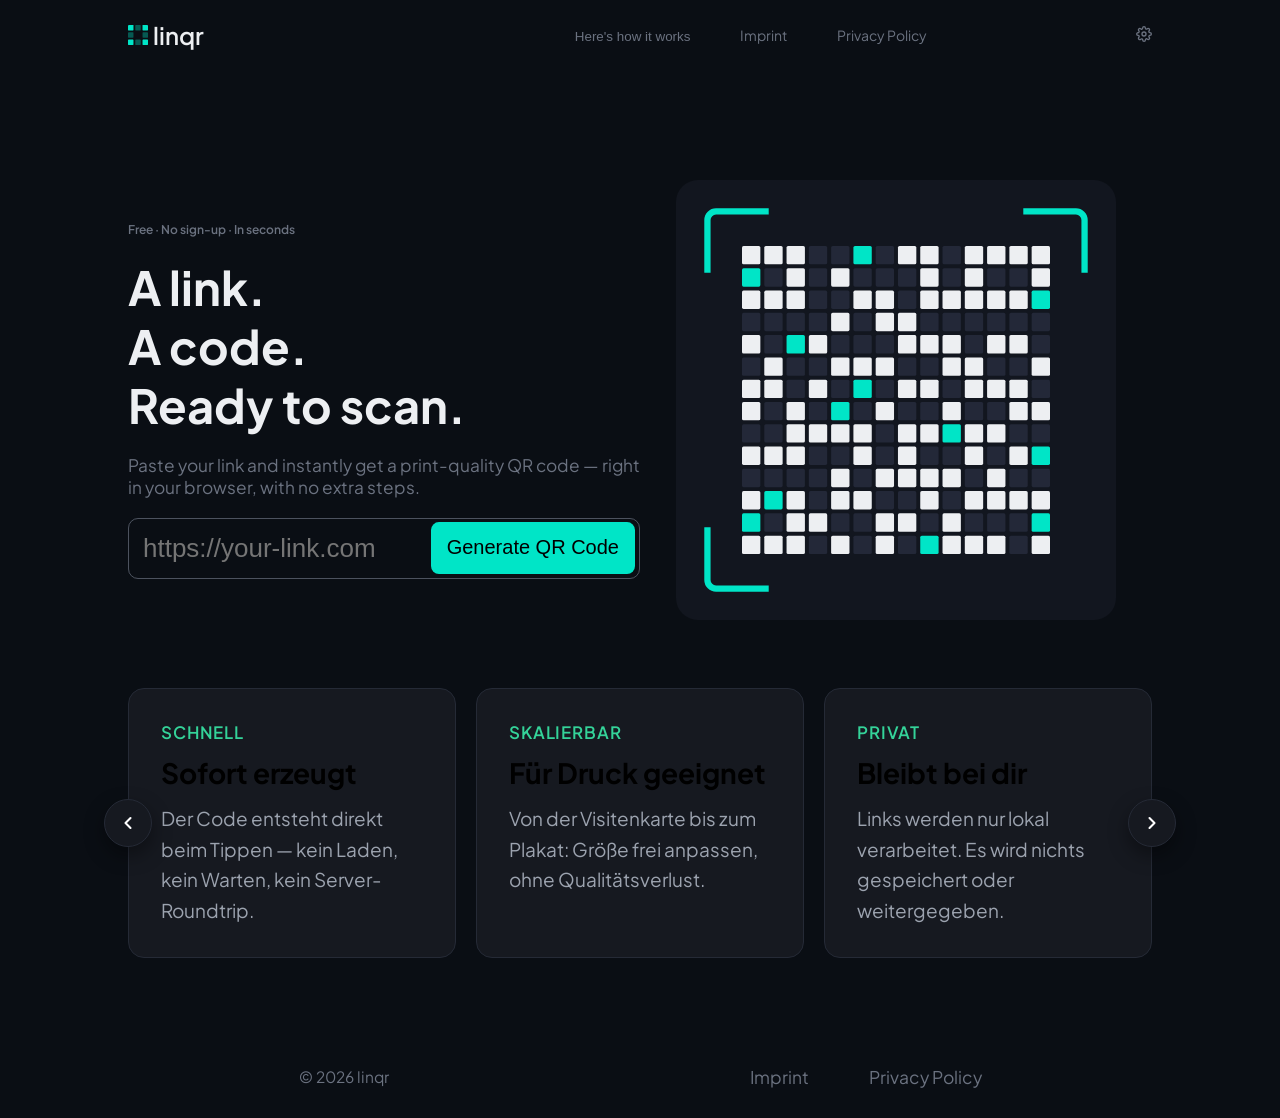
==== commit 67661517: "few changes" ====
--- a/finalyzeqrcode.html
+++ b/finalyzeqrcode.html
@@ -13,8 +13,10 @@
 <body>
     <header class="headerContainerMain">
         <div class="headerLogoNameDiv"><a href="./index.html" id="headerLogoLink"><img src="./images/logoQRCode.svg" alt="logo" id="brandImage"><p id="brandName">linqr</p></a></div>
-        <div class="headerThreeLinksDiv"><button class="btnWantsToBeLink" id="headerHowItWorksBTN">Here's how it works</button> <a href="" class="headerLink">Imprint</a> <a href="" class="headerLink">Privacy Policy</a></div>
-        <div class="headerSettingsbtnDiv"><button class="button" id="headerSettingsBTN"><svg width="16" height="16" viewBox="0 0 24 24" fill="none" stroke="currentColor" stroke-width="2" stroke-linecap="round" stroke-linejoin="round"><circle cx="12" cy="12" r="3"></circle><path d="M19.4 15a1.65 1.65 0 0 0 .33 1.82l.06.06a2 2 0 0 1 0 2.83 2 2 0 0 1-2.83 0l-.06-.06a1.65 1.65 0 0 0-1.82-.33 1.65 1.65 0 0 0-1 1.51V21a2 2 0 0 1-2 2 2 2 0 0 1-2-2v-.09A1.65 1.65 0 0 0 9 19.4a1.65 1.65 0 0 0-1.82.33l-.06.06a2 2 0 0 1-2.83 0 2 2 0 0 1 0-2.83l.06-.06a1.65 1.65 0 0 0 .33-1.82 1.65 1.65 0 0 0-1.51-1H3a2 2 0 0 1-2-2 2 2 0 0 1 2-2h.09A1.65 1.65 0 0 0 4.6 9a1.65 1.65 0 0 0-.33-1.82l-.06-.06a2 2 0 0 1 0-2.83 2 2 0 0 1 2.83 0l.06.06a1.65 1.65 0 0 0 1.82.33H9a1.65 1.65 0 0 0 1-1.51V3a2 2 0 0 1 2-2 2 2 0 0 1 2 2v.09a1.65 1.65 0 0 0 1 1.51 1.65 1.65 0 0 0 1.82-.33l.06-.06a2 2 0 0 1 2.83 0 2 2 0 0 1 0 2.83l-.06.06a1.65 1.65 0 0 0-.33 1.82V9a1.65 1.65 0 0 0 1.51 1H21a2 2 0 0 1 2 2 2 2 0 0 1-2 2h-.09a1.65 1.65 0 0 0-1.51 1z"></path></svg></button></div>
+        <div id="headerBurgerDeluxe">
+            <div class="headerThreeLinksDiv"><button class="btnWantsToBeLink" id="headerHowItWorksBTN">Here's how it works</button> <a href="./html/imprint.html" class="headerLink">Imprint</a> <a href="./html/privacyPolicy.html" class="headerLink">Privacy Policy</a></div>
+            <div class="headerSettingsbtnDiv"><button class="button" id="headerSettingsBTN"><svg width="16" height="16" viewBox="0 0 24 24" fill="none" stroke="currentColor" stroke-width="2" stroke-linecap="round" stroke-linejoin="round"><circle cx="12" cy="12" r="3"></circle><path d="M19.4 15a1.65 1.65 0 0 0 .33 1.82l.06.06a2 2 0 0 1 0 2.83 2 2 0 0 1-2.83 0l-.06-.06a1.65 1.65 0 0 0-1.82-.33 1.65 1.65 0 0 0-1 1.51V21a2 2 0 0 1-2 2 2 2 0 0 1-2-2v-.09A1.65 1.65 0 0 0 9 19.4a1.65 1.65 0 0 0-1.82.33l-.06.06a2 2 0 0 1-2.83 0 2 2 0 0 1 0-2.83l.06-.06a1.65 1.65 0 0 0 .33-1.82 1.65 1.65 0 0 0-1.51-1H3a2 2 0 0 1-2-2 2 2 0 0 1 2-2h.09A1.65 1.65 0 0 0 4.6 9a1.65 1.65 0 0 0-.33-1.82l-.06-.06a2 2 0 0 1 0-2.83 2 2 0 0 1 2.83 0l.06.06a1.65 1.65 0 0 0 1.82.33H9a1.65 1.65 0 0 0 1-1.51V3a2 2 0 0 1 2-2 2 2 0 0 1 2 2v.09a1.65 1.65 0 0 0 1 1.51 1.65 1.65 0 0 0 1.82-.33l.06-.06a2 2 0 0 1 2.83 0 2 2 0 0 1 0 2.83l-.06.06a1.65 1.65 0 0 0-.33 1.82V9a1.65 1.65 0 0 0 1.51 1H21a2 2 0 0 1 2 2 2 2 0 0 1-2 2h-.09a1.65 1.65 0 0 0-1.51 1z"></path></svg></button></div>
+        </div>
     </header>
     <main>
         <section id="qrCodeLivePrewSec">
--- a/css/common.css
+++ b/css/common.css
@@ -28,7 +28,7 @@
 }
 
 /* Light Theme Variablen */
-[data-theme="light"] {
+[data-theme="light"]{
     --background-color-base: #F4F6F8;
     --background-color-secondary: #FFFFFF;
     --text-color-primary: #12161F;
@@ -89,7 +89,14 @@
                 font-size: 1.2rem;
                 font-weight: 600;
             }
-    
+    #headerBurgerDeluxe{
+        display: flex;
+        flex-direction: row;
+        align-items: center;
+        width: 100%;
+        justify-content:flex-end;
+        gap:22%;
+    }
     .headerThreeLinksDiv{
         display: flex;
         flex-direction: row;
--- a/css/finalyzeqrcode.css
+++ b/css/finalyzeqrcode.css
@@ -78,15 +78,40 @@
             font-size: 0.875rem;
             font-weight: 500;
         }
+        #backtoNewLink:hover{
+            color: var(--text-color-primary);
+        }
         #currentLinkDiv{
             display: flex;
             flex-direction: row;
             justify-content: flex-start;
             color: var(--text-color-secondary);
             font-size: 0.7rem;
-
-            text-decoration: underline;
+        }
+        #currentLinkDiv{
+            white-space: nowrap;
             overflow-x: auto;
+            max-width: 100%;
+
+            scrollbar-width: thin;
+            scrollbar-color: rgba(255, 255, 255, 0.2) transparent;
+        }
+
+        #currentLinkDiv::-webkit-scrollbar{
+            height: 4px; /* Sehr flach */
+        }
+
+        #currentLinkDiv::-webkit-scrollbar-track{
+            background: transparent;
+        }
+
+        #currentLinkDiv::-webkit-scrollbar-thumb{
+            background: rgba(255, 255, 255, 0.2);
+            border-radius: 4px;
+        }
+
+        #currentLinkDiv::-webkit-scrollbar-thumb:hover{
+            background: rgba(255, 255, 255, 0.4);
         }
     #livePreviewContainerDiv{
         display: flex;
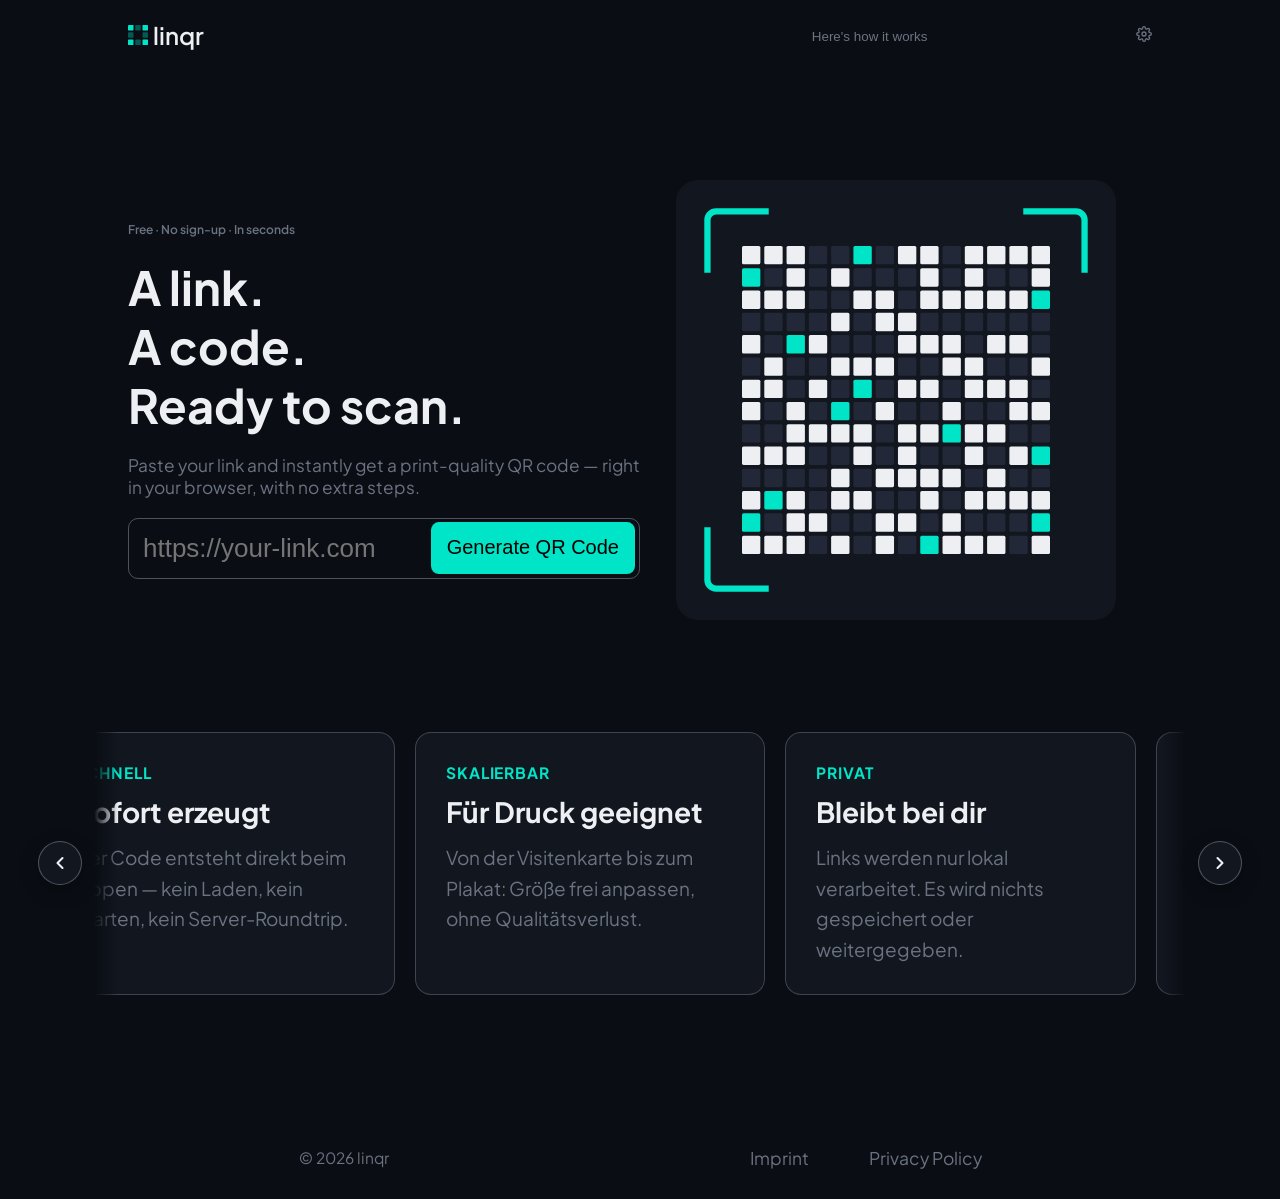
==== commit bec6138f: "Legal Links on top deletion" ====
--- a/finalyzeqrcode.html
+++ b/finalyzeqrcode.html
@@ -12,9 +12,9 @@
 </head>
 <body>
     <header class="headerContainerMain">
-        <div class="headerLogoNameDiv"><a href="./index.html" id="headerLogoLink"><img src="./images/logoQRCode.svg" alt="logo" id="brandImage"><p id="brandName">linqr</p></a></div>
+        <div class="headerLogoNameDiv"><a href="./index.html" id="headerLogoLink"><img src="./images/logoQRCode.svg" alt="logo" id="brandImage"><p id="brandName">linqr</p></a> <button id="open-close-BurgerBtn" aria-label="Open menu"><span></span><span></span><span></span></button></div>
         <div id="headerBurgerDeluxe">
-            <div class="headerThreeLinksDiv"><button class="btnWantsToBeLink" id="headerHowItWorksBTN">Here's how it works</button> <a href="./html/imprint.html" class="headerLink">Imprint</a> <a href="./html/privacyPolicy.html" class="headerLink">Privacy Policy</a></div>
+            <div class="headerThreeLinksDiv"><button class="btnWantsToBeLink" id="headerHowItWorksBTN">Here's how it works</button></div>
             <div class="headerSettingsbtnDiv"><button class="button" id="headerSettingsBTN"><svg width="16" height="16" viewBox="0 0 24 24" fill="none" stroke="currentColor" stroke-width="2" stroke-linecap="round" stroke-linejoin="round"><circle cx="12" cy="12" r="3"></circle><path d="M19.4 15a1.65 1.65 0 0 0 .33 1.82l.06.06a2 2 0 0 1 0 2.83 2 2 0 0 1-2.83 0l-.06-.06a1.65 1.65 0 0 0-1.82-.33 1.65 1.65 0 0 0-1 1.51V21a2 2 0 0 1-2 2 2 2 0 0 1-2-2v-.09A1.65 1.65 0 0 0 9 19.4a1.65 1.65 0 0 0-1.82.33l-.06.06a2 2 0 0 1-2.83 0 2 2 0 0 1 0-2.83l.06-.06a1.65 1.65 0 0 0 .33-1.82 1.65 1.65 0 0 0-1.51-1H3a2 2 0 0 1-2-2 2 2 0 0 1 2-2h.09A1.65 1.65 0 0 0 4.6 9a1.65 1.65 0 0 0-.33-1.82l-.06-.06a2 2 0 0 1 0-2.83 2 2 0 0 1 2.83 0l.06.06a1.65 1.65 0 0 0 1.82.33H9a1.65 1.65 0 0 0 1-1.51V3a2 2 0 0 1 2-2 2 2 0 0 1 2 2v.09a1.65 1.65 0 0 0 1 1.51 1.65 1.65 0 0 0 1.82-.33l.06-.06a2 2 0 0 1 2.83 0 2 2 0 0 1 0 2.83l-.06.06a1.65 1.65 0 0 0-.33 1.82V9a1.65 1.65 0 0 0 1.51 1H21a2 2 0 0 1 2 2 2 2 0 0 1-2 2h-.09a1.65 1.65 0 0 0-1.51 1z"></path></svg></button></div>
         </div>
     </header>
--- a/css/common.css
+++ b/css/common.css
@@ -141,6 +141,30 @@
             cursor: pointer;
         }
 
+
+
+* {
+    scrollbar-width: thin;
+    scrollbar-color: rgba(255, 255, 255, 0.2) transparent;
+}
+
+::-webkit-scrollbar {
+    height: 6px;
+    width: 6px;
+}
+
+::-webkit-scrollbar-track {
+    background: transparent;
+}
+
+::-webkit-scrollbar-thumb {
+    background: rgba(255, 255, 255, 0.2);
+    border-radius: 4px;
+}
+
+::-webkit-scrollbar-thumb:hover {
+    background: rgba(255, 255, 255, 0.4);
+}
 
 
 /*Settings Modal*/
@@ -447,4 +471,52 @@
     .footerContainerMain{
         flex-direction: column;
     }
+}
+
+#open-close-BurgerBtn{
+    display: none;
+    background: none;
+    border: none;
+    cursor: pointer;
+    flex-direction: column;
+    gap: 5px;
+}
+#open-close-BurgerBtn span{
+    display: block;
+    width: 25px;
+    height: 3px;
+    background-color: var(--text-color-primary);
+    transition: 0.3s;
+}
+
+@media(max-width: 600px){
+    .headerContainerMain{
+        flex-direction: column;
+        gap: 1rem;
+    }
+
+    .headerLogoNameDiv{
+        width: 100%;
+        justify-content: space-between;
+        padding: 0 10px;
+    }
+    #open-close-BurgerBtn{
+        display: flex;
+    }
+
+    #headerBurgerDeluxe{
+        display: none;
+        flex-direction: column;
+        border-bottom: 2px solid var(--cyan-highlight);
+        border-radius: 0 0 10px 10px;
+    }
+    #headerBurgerDeluxe div{
+        border-top: 2px solid var(--text-color-secondary);
+        width: 100%;
+        padding: 10px 0;
+    }
+    
+    #headerBurgerDeluxe.active{
+        display: flex;
+    }
 }
--- a/css/finalyzeqrcode.css
+++ b/css/finalyzeqrcode.css
@@ -97,22 +97,6 @@
             scrollbar-color: rgba(255, 255, 255, 0.2) transparent;
         }
 
-        #currentLinkDiv::-webkit-scrollbar{
-            height: 4px; /* Sehr flach */
-        }
-
-        #currentLinkDiv::-webkit-scrollbar-track{
-            background: transparent;
-        }
-
-        #currentLinkDiv::-webkit-scrollbar-thumb{
-            background: rgba(255, 255, 255, 0.2);
-            border-radius: 4px;
-        }
-
-        #currentLinkDiv::-webkit-scrollbar-thumb:hover{
-            background: rgba(255, 255, 255, 0.4);
-        }
     #livePreviewContainerDiv{
         display: flex;
         flex-direction: column;
@@ -319,30 +303,15 @@
         flex-direction: column;
         align-items: center;
     }
-    #qrCodeLicePrewSec{
-        position: sticky;
-        top: 1px;
-    }
 }
 
 @media (max-width: 1000px) {
     body{
         padding: 10px 10px;
     }
-    main{
-        flex-direction: column;
-        align-items: center;
-    }
 }
 
 @media (max-width: 900px) {
-    body{
-        padding: 10px 10px;
-    }
-    main{
-        flex-direction: column;
-        align-items: center;
-    }
     #qrCodeLivePrewSec{
         width: 80%;
     }
@@ -353,13 +322,6 @@
 }
 
 @media (max-width: 700px) {
-    body{
-        padding: 10px 10px;
-    }
-    main{
-        flex-direction: column;
-        align-items: center;
-    }
     #qrCodeLivePrewSec{
         width: 98%;
     }
